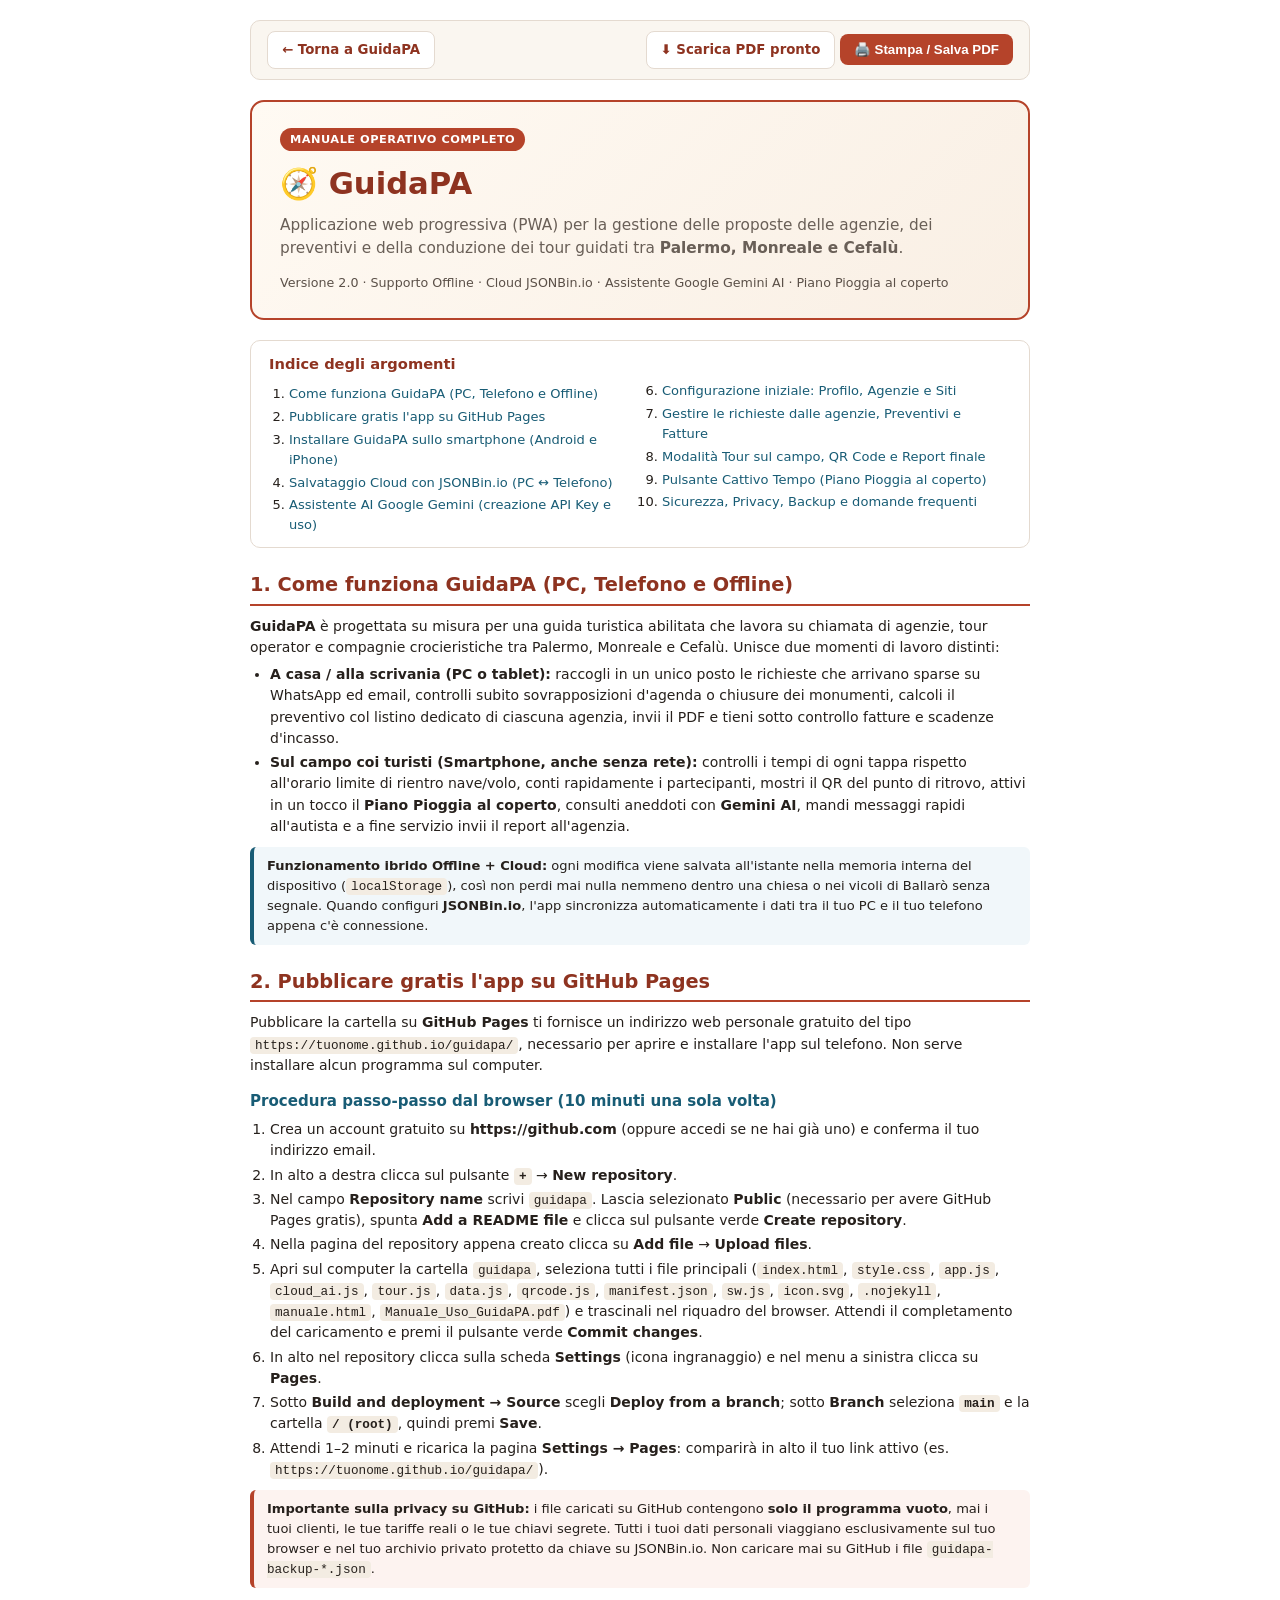
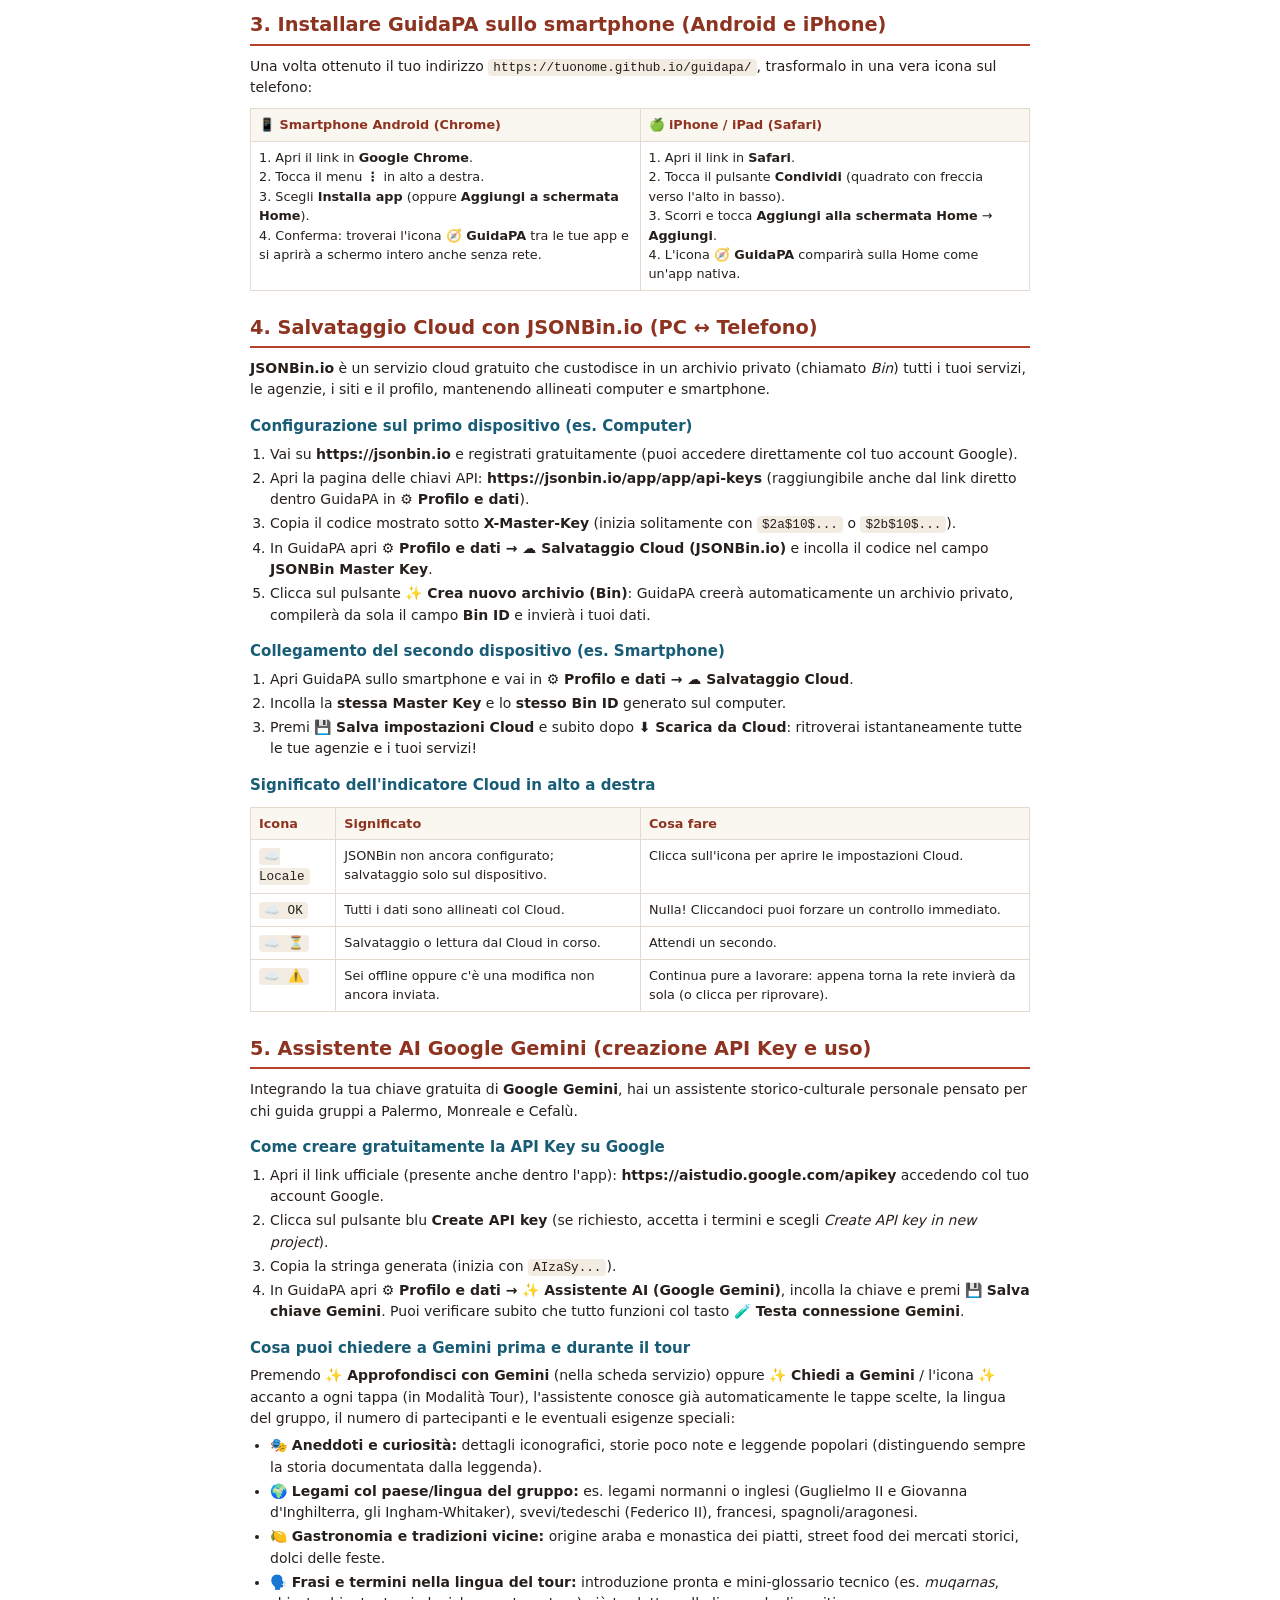
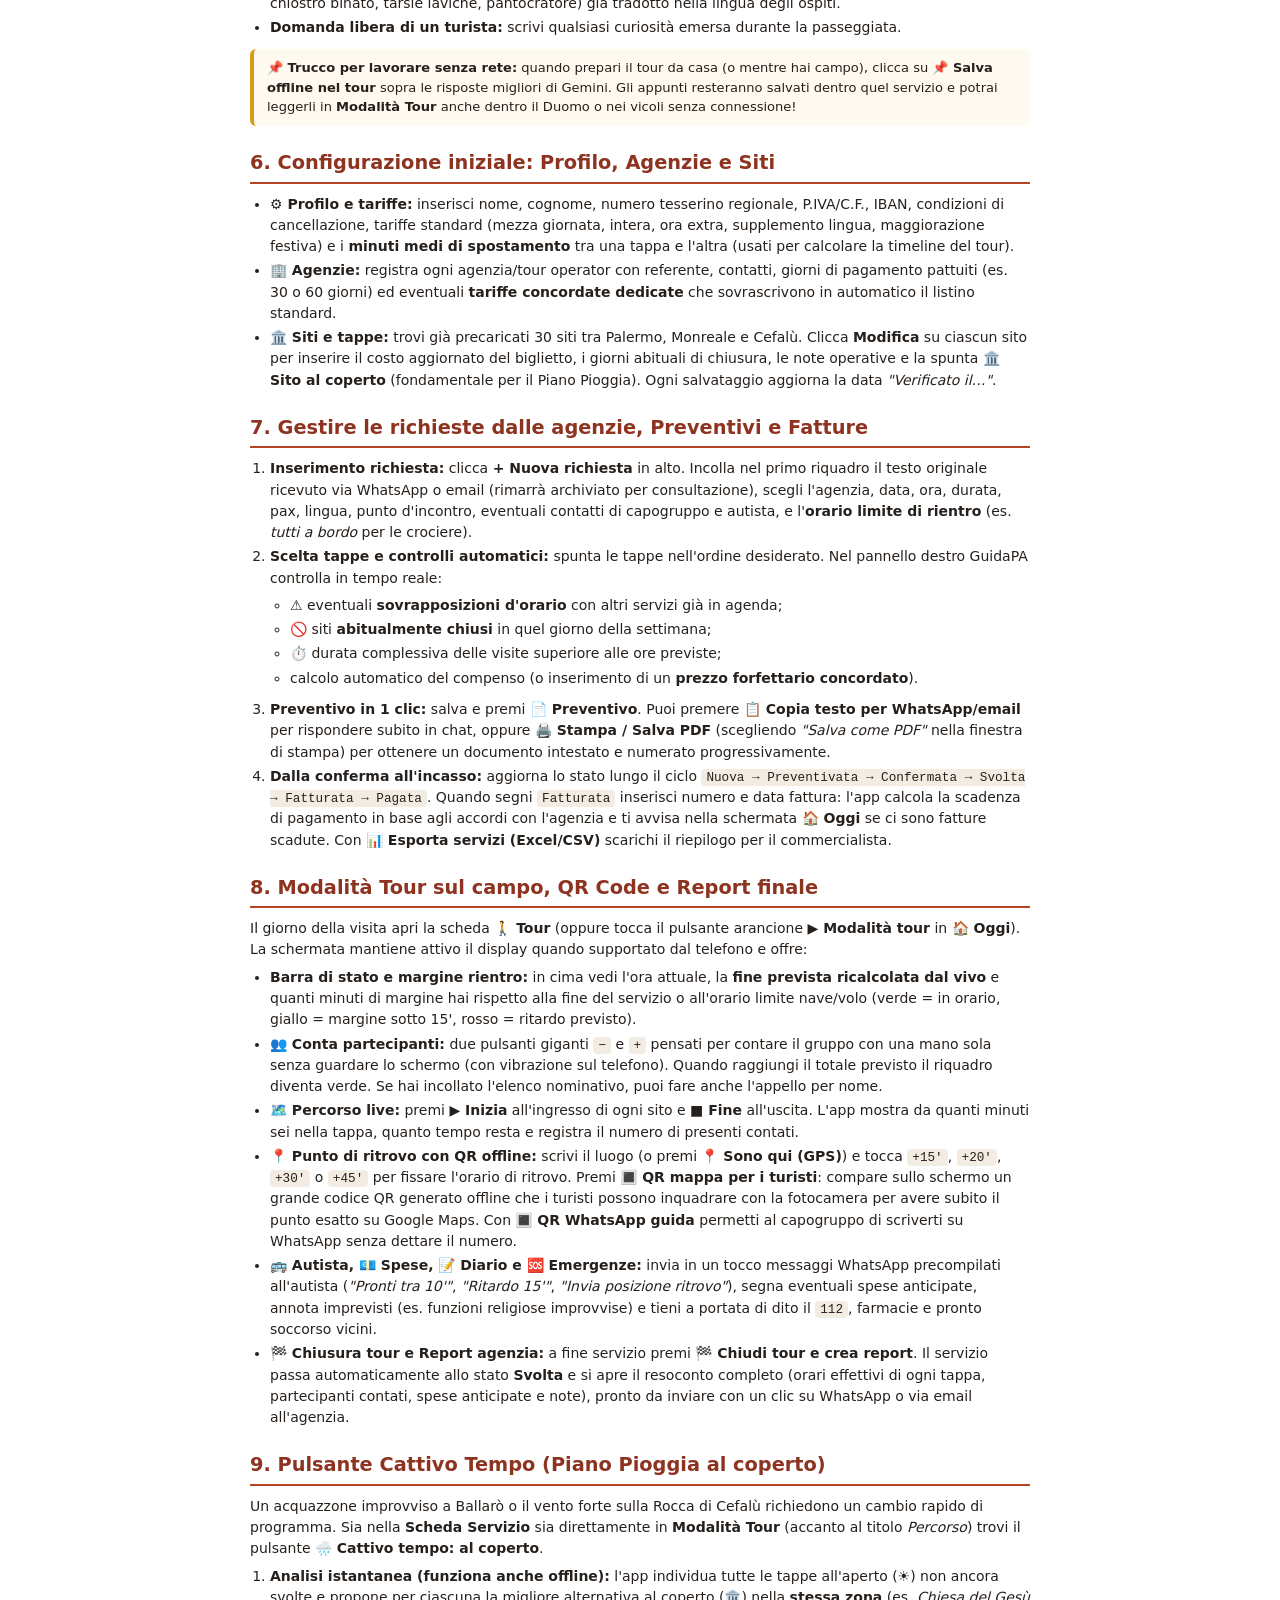
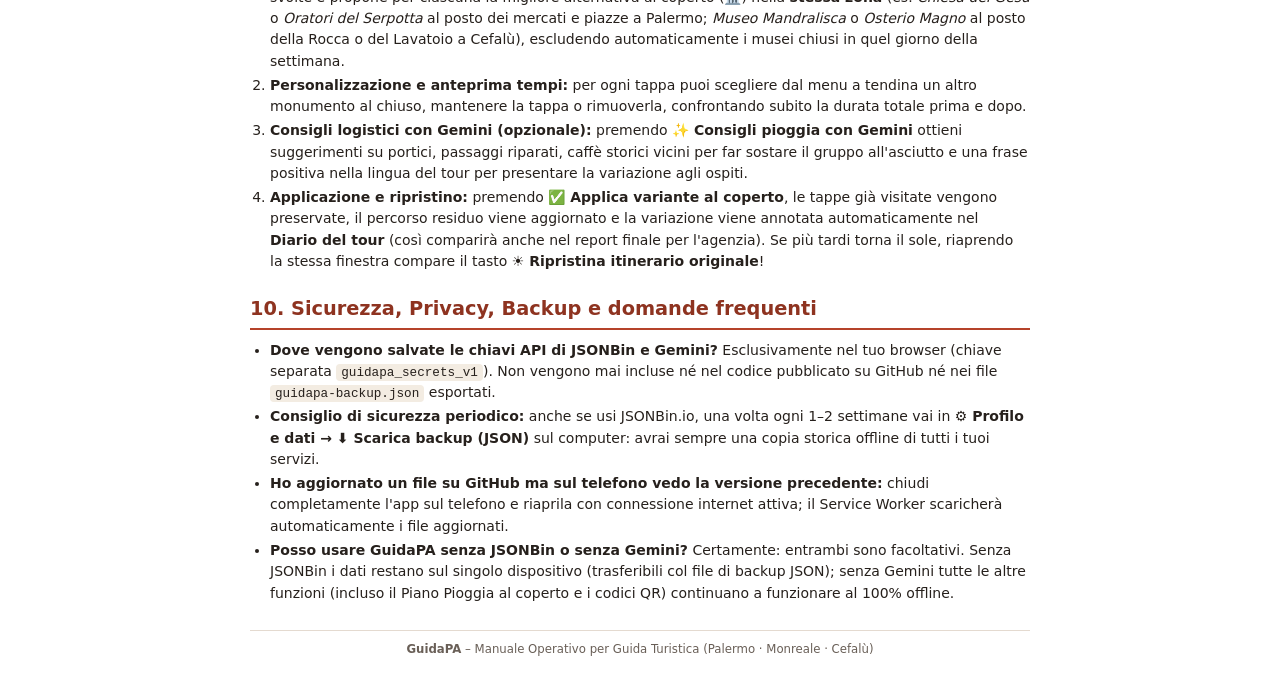
==== manuale.html @ 9625c458 "Add files via upload" ====
<!doctype html>
<html lang="it">
<head>
  <meta charset="utf-8">
  <meta name="viewport" content="width=device-width, initial-scale=1">
  <title>Manuale d'Uso – GuidaPA</title>
  <style>
    @page { size: A4; margin: 16mm 15mm; }
    :root {
      --terra: #b5432a;
      --terra-d: #8e3320;
      --oro: #d99b1e;
      --mare: #185c75;
      --txt: #26201c;
      --muted: #695f57;
      --line: #e4dad0;
      --bg-soft: #faf6f0;
    }
    * { box-sizing: border-box; }
    body {
      margin: 0;
      font-family: "Segoe UI", system-ui, -apple-system, Roboto, Arial, sans-serif;
      color: var(--txt);
      line-height: 1.52;
      font-size: 10.5pt;
      background: #fff;
    }
    .wrap { max-width: 820px; margin: 0 auto; padding: 20px; }
    @media print {
      .wrap { max-width: none; padding: 0; }
      .no-print { display: none !important; }
      h2 { break-after: avoid; page-break-after: avoid; }
      h3 { break-after: avoid; page-break-after: avoid; }
      .box, table, .step-card { break-inside: avoid; page-break-inside: avoid; }
      .page-break { break-before: page; page-break-before: always; }
    }
    .top-actions {
      display: flex; justify-content: space-between; align-items: center;
      padding: 10px 16px; background: var(--bg-soft); border: 1px solid var(--line);
      border-radius: 10px; margin-bottom: 20px;
    }
    .btn {
      display: inline-block; padding: 8px 14px; border-radius: 8px;
      background: var(--terra); color: #fff; text-decoration: none; font-weight: 600;
      border: none; cursor: pointer; font-size: 10pt;
    }
    .btn.sec { background: #fff; color: var(--terra-d); border: 1px solid var(--line); }
    .cover {
      border: 2px solid var(--terra);
      border-radius: 14px;
      padding: 26px 28px;
      background: linear-gradient(135deg, #fffaf3 0%, #f9efe4 100%);
      margin-bottom: 20px;
    }
    .cover .tag {
      display: inline-block; background: var(--terra); color: #fff;
      padding: 3px 10px; border-radius: 999px; font-size: 8.5pt; font-weight: 700;
      letter-spacing: .5px; text-transform: uppercase;
    }
    .cover h1 { margin: 10px 0 6px; font-size: 23pt; color: var(--terra-d); }
    .cover p.sub { margin: 0 0 12px; font-size: 11.5pt; color: var(--muted); }
    .toc {
      background: #fff; border: 1px solid var(--line); border-radius: 10px;
      padding: 12px 18px; margin-bottom: 18px;
    }
    .toc h3 { margin: 0 0 6px; color: var(--terra-d); font-size: 11pt; }
    .toc ol { margin: 0; padding-left: 20px; columns: 2; column-gap: 24px; }
    .toc li { margin: 3px 0; font-size: 9.8pt; }
    .toc a { color: var(--mare); text-decoration: none; }
    h2 {
      font-size: 14.5pt; color: var(--terra-d);
      border-bottom: 2px solid var(--terra);
      padding-bottom: 4px; margin: 22px 0 10px;
    }
    h3 { font-size: 11.3pt; color: var(--mare); margin: 14px 0 6px; }
    p { margin: 6px 0; }
    ul, ol { margin: 6px 0 10px; padding-left: 20px; }
    li { margin: 3px 0; }
    code {
      background: #f3ece2; padding: 1px 5px; border-radius: 4px;
      font-family: Consolas, ui-monospace, monospace; font-size: 9.5pt;
    }
    a { color: var(--mare); }
    .box {
      border-left: 4px solid var(--oro); background: #fffaf0;
      padding: 9px 13px; border-radius: 6px; margin: 10px 0; font-size: 9.8pt;
    }
    .box.sec { border-left-color: var(--mare); background: #f1f7fa; }
    .box.warn { border-left-color: var(--terra); background: #fdf3f0; }
    table { width: 100%; border-collapse: collapse; margin: 10px 0; font-size: 9.6pt; }
    th, td { border: 1px solid var(--line); padding: 6px 8px; text-align: left; vertical-align: top; }
    th { background: var(--bg-soft); color: var(--terra-d); font-weight: 700; }
    .badge {
      display: inline-block; padding: 1px 7px; border-radius: 999px;
      font-size: 8.5pt; font-weight: 700; background: #eee;
    }
    footer {
      margin-top: 26px; padding-top: 10px; border-top: 1px solid var(--line);
      font-size: 8.8pt; color: var(--muted); text-align: center;
    }
  </style>
</head>
<body>
<div class="wrap">
  <div class="top-actions no-print">
    <a class="btn sec" href="index.html">← Torna a GuidaPA</a>
    <div>
      <a class="btn sec" href="Manuale_Uso_GuidaPA.pdf" download>⬇️ Scarica PDF pronto</a>
      <button class="btn" onclick="window.print()">🖨️ Stampa / Salva PDF</button>
    </div>
  </div>

  <header class="cover">
    <span class="tag">Manuale Operativo Completo</span>
    <h1>🧭 GuidaPA</h1>
    <p class="sub">Applicazione web progressiva (PWA) per la gestione delle proposte delle agenzie, dei preventivi e della conduzione dei tour guidati tra <b>Palermo, Monreale e Cefalù</b>.</p>
    <p style="margin:0;font-size:9.5pt;color:#5b5048">
      Versione 2.0 · Supporto Offline · Cloud JSONBin.io · Assistente Google Gemini AI · Piano Pioggia al coperto
    </p>
  </header>

  <nav class="toc">
    <h3>Indice degli argomenti</h3>
    <ol>
      <li><a href="#cap1">Come funziona GuidaPA (PC, Telefono e Offline)</a></li>
      <li><a href="#cap2">Pubblicare gratis l'app su GitHub Pages</a></li>
      <li><a href="#cap3">Installare GuidaPA sullo smartphone (Android e iPhone)</a></li>
      <li><a href="#cap4">Salvataggio Cloud con JSONBin.io (PC ↔ Telefono)</a></li>
      <li><a href="#cap5">Assistente AI Google Gemini (creazione API Key e uso)</a></li>
      <li><a href="#cap6">Configurazione iniziale: Profilo, Agenzie e Siti</a></li>
      <li><a href="#cap7">Gestire le richieste dalle agenzie, Preventivi e Fatture</a></li>
      <li><a href="#cap8">Modalità Tour sul campo, QR Code e Report finale</a></li>
      <li><a href="#cap9">Pulsante Cattivo Tempo (Piano Pioggia al coperto)</a></li>
      <li><a href="#cap10">Sicurezza, Privacy, Backup e domande frequenti</a></li>
    </ol>
  </nav>

  <section id="cap1">
    <h2>1. Come funziona GuidaPA (PC, Telefono e Offline)</h2>
    <p><b>GuidaPA</b> è progettata su misura per una guida turistica abilitata che lavora su chiamata di agenzie, tour operator e compagnie crocieristiche tra Palermo, Monreale e Cefalù. Unisce due momenti di lavoro distinti:</p>
    <ul>
      <li><b>A casa / alla scrivania (PC o tablet):</b> raccogli in un unico posto le richieste che arrivano sparse su WhatsApp ed email, controlli subito sovrapposizioni d'agenda o chiusure dei monumenti, calcoli il preventivo col listino dedicato di ciascuna agenzia, invii il PDF e tieni sotto controllo fatture e scadenze d'incasso.</li>
      <li><b>Sul campo coi turisti (Smartphone, anche senza rete):</b> controlli i tempi di ogni tappa rispetto all'orario limite di rientro nave/volo, conti rapidamente i partecipanti, mostri il QR del punto di ritrovo, attivi in un tocco il <b>Piano Pioggia al coperto</b>, consulti aneddoti con <b>Gemini AI</b>, mandi messaggi rapidi all'autista e a fine servizio invii il report all'agenzia.</li>
    </ul>
    <div class="box sec">
      <b>Funzionamento ibrido Offline + Cloud:</b> ogni modifica viene salvata all'istante nella memoria interna del dispositivo (<code>localStorage</code>), così non perdi mai nulla nemmeno dentro una chiesa o nei vicoli di Ballarò senza segnale. Quando configuri <b>JSONBin.io</b>, l'app sincronizza automaticamente i dati tra il tuo PC e il tuo telefono appena c'è connessione.
    </div>
  </section>

  <section id="cap2">
    <h2>2. Pubblicare gratis l'app su GitHub Pages</h2>
    <p>Pubblicare la cartella su <b>GitHub Pages</b> ti fornisce un indirizzo web personale gratuito del tipo <code>https://tuonome.github.io/guidapa/</code>, necessario per aprire e installare l'app sul telefono. Non serve installare alcun programma sul computer.</p>

    <h3>Procedura passo-passo dal browser (10 minuti una sola volta)</h3>
    <ol>
      <li>Crea un account gratuito su <b>https://github.com</b> (oppure accedi se ne hai già uno) e conferma il tuo indirizzo email.</li>
      <li>In alto a destra clicca sul pulsante <b><code>+</code></b> → <b>New repository</b>.</li>
      <li>Nel campo <b>Repository name</b> scrivi <code>guidapa</code>. Lascia selezionato <b>Public</b> (necessario per avere GitHub Pages gratis), spunta <b>Add a README file</b> e clicca sul pulsante verde <b>Create repository</b>.</li>
      <li>Nella pagina del repository appena creato clicca su <b>Add file</b> → <b>Upload files</b>.</li>
      <li>Apri sul computer la cartella <code>guidapa</code>, seleziona tutti i file principali (<code>index.html</code>, <code>style.css</code>, <code>app.js</code>, <code>cloud_ai.js</code>, <code>tour.js</code>, <code>data.js</code>, <code>qrcode.js</code>, <code>manifest.json</code>, <code>sw.js</code>, <code>icon.svg</code>, <code>.nojekyll</code>, <code>manuale.html</code>, <code>Manuale_Uso_GuidaPA.pdf</code>) e trascinali nel riquadro del browser. Attendi il completamento del caricamento e premi il pulsante verde <b>Commit changes</b>.</li>
      <li>In alto nel repository clicca sulla scheda <b>Settings</b> (icona ingranaggio) e nel menu a sinistra clicca su <b>Pages</b>.</li>
      <li>Sotto <b>Build and deployment → Source</b> scegli <b>Deploy from a branch</b>; sotto <b>Branch</b> seleziona <b><code>main</code></b> e la cartella <b><code>/ (root)</code></b>, quindi premi <b>Save</b>.</li>
      <li>Attendi 1–2 minuti e ricarica la pagina <b>Settings → Pages</b>: comparirà in alto il tuo link attivo (es. <code>https://tuonome.github.io/guidapa/</code>).</li>
    </ol>
    <div class="box warn">
      <b>Importante sulla privacy su GitHub:</b> i file caricati su GitHub contengono <b>solo il programma vuoto</b>, mai i tuoi clienti, le tue tariffe reali o le tue chiavi segrete. Tutti i tuoi dati personali viaggiano esclusivamente sul tuo browser e nel tuo archivio privato protetto da chiave su JSONBin.io. Non caricare mai su GitHub i file <code>guidapa-backup-*.json</code>.
    </div>
  </section>

  <section id="cap3">
    <h2>3. Installare GuidaPA sullo smartphone (Android e iPhone)</h2>
    <p>Una volta ottenuto il tuo indirizzo <code>https://tuonome.github.io/guidapa/</code>, trasformalo in una vera icona sul telefono:</p>
    <table>
      <tr>
        <th style="width:50%">📱 Smartphone Android (Chrome)</th>
        <th style="width:50%">🍏 iPhone / iPad (Safari)</th>
      </tr>
      <tr>
        <td>
          1. Apri il link in <b>Google Chrome</b>.<br>
          2. Tocca il menu <b>⋮</b> in alto a destra.<br>
          3. Scegli <b>Installa app</b> (oppure <b>Aggiungi a schermata Home</b>).<br>
          4. Conferma: troverai l'icona <b>🧭 GuidaPA</b> tra le tue app e si aprirà a schermo intero anche senza rete.
        </td>
        <td>
          1. Apri il link in <b>Safari</b>.<br>
          2. Tocca il pulsante <b>Condividi</b> (quadrato con freccia verso l'alto in basso).<br>
          3. Scorri e tocca <b>Aggiungi alla schermata Home</b> → <b>Aggiungi</b>.<br>
          4. L'icona <b>🧭 GuidaPA</b> comparirà sulla Home come un'app nativa.
        </td>
      </tr>
    </table>
  </section>

  <section id="cap4" class="page-break">
    <h2>4. Salvataggio Cloud con JSONBin.io (PC ↔ Telefono)</h2>
    <p><b>JSONBin.io</b> è un servizio cloud gratuito che custodisce in un archivio privato (chiamato <i>Bin</i>) tutti i tuoi servizi, le agenzie, i siti e il profilo, mantenendo allineati computer e smartphone.</p>

    <h3>Configurazione sul primo dispositivo (es. Computer)</h3>
    <ol>
      <li>Vai su <b>https://jsonbin.io</b> e registrati gratuitamente (puoi accedere direttamente col tuo account Google).</li>
      <li>Apri la pagina delle chiavi API: <b>https://jsonbin.io/app/app/api-keys</b> (raggiungibile anche dal link diretto dentro GuidaPA in <b>⚙️ Profilo e dati</b>).</li>
      <li>Copia il codice mostrato sotto <b>X-Master-Key</b> (inizia solitamente con <code>$2a$10$...</code> o <code>$2b$10$...</code>).</li>
      <li>In GuidaPA apri <b>⚙️ Profilo e dati → ☁️ Salvataggio Cloud (JSONBin.io)</b> e incolla il codice nel campo <b>JSONBin Master Key</b>.</li>
      <li>Clicca sul pulsante <b>✨ Crea nuovo archivio (Bin)</b>: GuidaPA creerà automaticamente un archivio privato, compilerà da sola il campo <b>Bin ID</b> e invierà i tuoi dati.</li>
    </ol>

    <h3>Collegamento del secondo dispositivo (es. Smartphone)</h3>
    <ol>
      <li>Apri GuidaPA sullo smartphone e vai in <b>⚙️ Profilo e dati → ☁️ Salvataggio Cloud</b>.</li>
      <li>Incolla la <b>stessa Master Key</b> e lo <b>stesso Bin ID</b> generato sul computer.</li>
      <li>Premi <b>💾 Salva impostazioni Cloud</b> e subito dopo <b>⬇️ Scarica da Cloud</b>: ritroverai istantaneamente tutte le tue agenzie e i tuoi servizi!</li>
    </ol>

    <h3>Significato dell'indicatore Cloud in alto a destra</h3>
    <table>
      <tr><th>Icona</th><th>Significato</th><th>Cosa fare</th></tr>
      <tr><td><code>☁️ Locale</code></td><td>JSONBin non ancora configurato; salvataggio solo sul dispositivo.</td><td>Clicca sull'icona per aprire le impostazioni Cloud.</td></tr>
      <tr><td><code>☁️ OK</code></td><td>Tutti i dati sono allineati col Cloud.</td><td>Nulla! Cliccandoci puoi forzare un controllo immediato.</td></tr>
      <tr><td><code>☁️ ⏳</code></td><td>Salvataggio o lettura dal Cloud in corso.</td><td>Attendi un secondo.</td></tr>
      <tr><td><code>☁️ ⚠️</code></td><td>Sei offline oppure c'è una modifica non ancora inviata.</td><td>Continua pure a lavorare: appena torna la rete invierà da sola (o clicca per riprovare).</td></tr>
    </table>
  </section>

  <section id="cap5">
    <h2>5. Assistente AI Google Gemini (creazione API Key e uso)</h2>
    <p>Integrando la tua chiave gratuita di <b>Google Gemini</b>, hai un assistente storico-culturale personale pensato per chi guida gruppi a Palermo, Monreale e Cefalù.</p>

    <h3>Come creare gratuitamente la API Key su Google</h3>
    <ol>
      <li>Apri il link ufficiale (presente anche dentro l'app): <b>https://aistudio.google.com/apikey</b> accedendo col tuo account Google.</li>
      <li>Clicca sul pulsante blu <b>Create API key</b> (se richiesto, accetta i termini e scegli <i>Create API key in new project</i>).</li>
      <li>Copia la stringa generata (inizia con <code>AIzaSy...</code>).</li>
      <li>In GuidaPA apri <b>⚙️ Profilo e dati → ✨ Assistente AI (Google Gemini)</b>, incolla la chiave e premi <b>💾 Salva chiave Gemini</b>. Puoi verificare subito che tutto funzioni col tasto <b>🧪 Testa connessione Gemini</b>.</li>
    </ol>

    <h3>Cosa puoi chiedere a Gemini prima e durante il tour</h3>
    <p>Premendo <b>✨ Approfondisci con Gemini</b> (nella scheda servizio) oppure <b>✨ Chiedi a Gemini</b> / l'icona <b>✨</b> accanto a ogni tappa (in Modalità Tour), l'assistente conosce già automaticamente le tappe scelte, la lingua del gruppo, il numero di partecipanti e le eventuali esigenze speciali:</p>
    <ul>
      <li><b>🎭 Aneddoti e curiosità:</b> dettagli iconografici, storie poco note e leggende popolari (distinguendo sempre la storia documentata dalla leggenda).</li>
      <li><b>🌍 Legami col paese/lingua del gruppo:</b> es. legami normanni o inglesi (Guglielmo II e Giovanna d'Inghilterra, gli Ingham-Whitaker), svevi/tedeschi (Federico II), francesi, spagnoli/aragonesi.</li>
      <li><b>🍋 Gastronomia e tradizioni vicine:</b> origine araba e monastica dei piatti, street food dei mercati storici, dolci delle feste.</li>
      <li><b>🗣️ Frasi e termini nella lingua del tour:</b> introduzione pronta e mini-glossario tecnico (es. <i>muqarnas</i>, chiostro binato, tarsie laviche, pantocratore) già tradotto nella lingua degli ospiti.</li>
      <li><b>Domanda libera di un turista:</b> scrivi qualsiasi curiosità emersa durante la passeggiata.</li>
    </ul>
    <div class="box">
      <b>📌 Trucco per lavorare senza rete:</b> quando prepari il tour da casa (o mentre hai campo), clicca su <b>📌 Salva offline nel tour</b> sopra le risposte migliori di Gemini. Gli appunti resteranno salvati dentro quel servizio e potrai leggerli in <b>Modalità Tour</b> anche dentro il Duomo o nei vicoli senza connessione!
    </div>
  </section>

  <section id="cap6" class="page-break">
    <h2>6. Configurazione iniziale: Profilo, Agenzie e Siti</h2>
    <ul>
      <li><b>⚙️ Profilo e tariffe:</b> inserisci nome, cognome, numero tesserino regionale, P.IVA/C.F., IBAN, condizioni di cancellazione, tariffe standard (mezza giornata, intera, ora extra, supplemento lingua, maggiorazione festiva) e i <b>minuti medi di spostamento</b> tra una tappa e l'altra (usati per calcolare la timeline del tour).</li>
      <li><b>🏢 Agenzie:</b> registra ogni agenzia/tour operator con referente, contatti, giorni di pagamento pattuiti (es. 30 o 60 giorni) ed eventuali <b>tariffe concordate dedicate</b> che sovrascrivono in automatico il listino standard.</li>
      <li><b>🏛️ Siti e tappe:</b> trovi già precaricati 30 siti tra Palermo, Monreale e Cefalù. Clicca <b>Modifica</b> su ciascun sito per inserire il costo aggiornato del biglietto, i giorni abituali di chiusura, le note operative e la spunta <b>🏛️ Sito al coperto</b> (fondamentale per il Piano Pioggia). Ogni salvataggio aggiorna la data <i>"Verificato il…"</i>.</li>
    </ul>
  </section>

  <section id="cap7">
    <h2>7. Gestire le richieste dalle agenzie, Preventivi e Fatture</h2>
    <ol>
      <li><b>Inserimento richiesta:</b> clicca <b>+ Nuova richiesta</b> in alto. Incolla nel primo riquadro il testo originale ricevuto via WhatsApp o email (rimarrà archiviato per consultazione), scegli l'agenzia, data, ora, durata, pax, lingua, punto d'incontro, eventuali contatti di capogruppo e autista, e l'<b>orario limite di rientro</b> (es. <i>tutti a bordo</i> per le crociere).</li>
      <li><b>Scelta tappe e controlli automatici:</b> spunta le tappe nell'ordine desiderato. Nel pannello destro GuidaPA controlla in tempo reale:
        <ul>
          <li>⚠️ eventuali <b>sovrapposizioni d'orario</b> con altri servizi già in agenda;</li>
          <li>🚫 siti <b>abitualmente chiusi</b> in quel giorno della settimana;</li>
          <li>⏱️ durata complessiva delle visite superiore alle ore previste;</li>
          <li>calcolo automatico del compenso (o inserimento di un <b>prezzo forfettario concordato</b>).</li>
        </ul>
      </li>
      <li><b>Preventivo in 1 clic:</b> salva e premi <b>📄 Preventivo</b>. Puoi premere <b>📋 Copia testo per WhatsApp/email</b> per rispondere subito in chat, oppure <b>🖨️ Stampa / Salva PDF</b> (scegliendo <i>"Salva come PDF"</i> nella finestra di stampa) per ottenere un documento intestato e numerato progressivamente.</li>
      <li><b>Dalla conferma all'incasso:</b> aggiorna lo stato lungo il ciclo <code>Nuova → Preventivata → Confermata → Svolta → Fatturata → Pagata</code>. Quando segni <code>Fatturata</code> inserisci numero e data fattura: l'app calcola la scadenza di pagamento in base agli accordi con l'agenzia e ti avvisa nella schermata <b>🏠 Oggi</b> se ci sono fatture scadute. Con <b>📊 Esporta servizi (Excel/CSV)</b> scarichi il riepilogo per il commercialista.</li>
    </ol>
  </section>

  <section id="cap8" class="page-break">
    <h2>8. Modalità Tour sul campo, QR Code e Report finale</h2>
    <p>Il giorno della visita apri la scheda <b>🚶 Tour</b> (oppure tocca il pulsante arancione <b>▶ Modalità tour</b> in <b>🏠 Oggi</b>). La schermata mantiene attivo il display quando supportato dal telefono e offre:</p>
    <ul>
      <li><b>Barra di stato e margine rientro:</b> in cima vedi l'ora attuale, la <b>fine prevista ricalcolata dal vivo</b> e quanti minuti di margine hai rispetto alla fine del servizio o all'orario limite nave/volo (verde = in orario, giallo = margine sotto 15', rosso = ritardo previsto).</li>
      <li><b>👥 Conta partecipanti:</b> due pulsanti giganti <code>−</code> e <code>+</code> pensati per contare il gruppo con una mano sola senza guardare lo schermo (con vibrazione sul telefono). Quando raggiungi il totale previsto il riquadro diventa verde. Se hai incollato l'elenco nominativo, puoi fare anche l'appello per nome.</li>
      <li><b>🗺️ Percorso live:</b> premi <b>▶ Inizia</b> all'ingresso di ogni sito e <b>■ Fine</b> all'uscita. L'app mostra da quanti minuti sei nella tappa, quanto tempo resta e registra il numero di presenti contati.</li>
      <li><b>📍 Punto di ritrovo con QR offline:</b> scrivi il luogo (o premi <b>📍 Sono qui (GPS)</b>) e tocca <code>+15'</code>, <code>+20'</code>, <code>+30'</code> o <code>+45'</code> per fissare l'orario di ritrovo. Premi <b>🔳 QR mappa per i turisti</b>: compare sullo schermo un grande codice QR generato offline che i turisti possono inquadrare con la fotocamera per avere subito il punto esatto su Google Maps. Con <b>🔳 QR WhatsApp guida</b> permetti al capogruppo di scriverti su WhatsApp senza dettare il numero.</li>
      <li><b>🚌 Autista, 💶 Spese, 📝 Diario e 🆘 Emergenze:</b> invia in un tocco messaggi WhatsApp precompilati all'autista (<i>"Pronti tra 10'"</i>, <i>"Ritardo 15'"</i>, <i>"Invia posizione ritrovo"</i>), segna eventuali spese anticipate, annota imprevisti (es. funzioni religiose improvvise) e tieni a portata di dito il <code>112</code>, farmacie e pronto soccorso vicini.</li>
      <li><b>🏁 Chiusura tour e Report agenzia:</b> a fine servizio premi <b>🏁 Chiudi tour e crea report</b>. Il servizio passa automaticamente allo stato <b>Svolta</b> e si apre il resoconto completo (orari effettivi di ogni tappa, partecipanti contati, spese anticipate e note), pronto da inviare con un clic su WhatsApp o via email all'agenzia.</li>
    </ul>
  </section>

  <section id="cap9">
    <h2>9. Pulsante Cattivo Tempo (Piano Pioggia al coperto)</h2>
    <p>Un acquazzone improvviso a Ballarò o il vento forte sulla Rocca di Cefalù richiedono un cambio rapido di programma. Sia nella <b>Scheda Servizio</b> sia direttamente in <b>Modalità Tour</b> (accanto al titolo <i>Percorso</i>) trovi il pulsante <b>🌧️ Cattivo tempo: al coperto</b>.</p>
    <ol>
      <li><b>Analisi istantanea (funziona anche offline):</b> l'app individua tutte le tappe all'aperto (☀️) non ancora svolte e propone per ciascuna la migliore alternativa al coperto (🏛️) nella <b>stessa zona</b> (es. <i>Chiesa del Gesù</i> o <i>Oratori del Serpotta</i> al posto dei mercati e piazze a Palermo; <i>Museo Mandralisca</i> o <i>Osterio Magno</i> al posto della Rocca o del Lavatoio a Cefalù), escludendo automaticamente i musei chiusi in quel giorno della settimana.</li>
      <li><b>Personalizzazione e anteprima tempi:</b> per ogni tappa puoi scegliere dal menu a tendina un altro monumento al chiuso, mantenere la tappa o rimuoverla, confrontando subito la durata totale prima e dopo.</li>
      <li><b>Consigli logistici con Gemini (opzionale):</b> premendo <b>✨ Consigli pioggia con Gemini</b> ottieni suggerimenti su portici, passaggi riparati, caffè storici vicini per far sostare il gruppo all'asciutto e una frase positiva nella lingua del tour per presentare la variazione agli ospiti.</li>
      <li><b>Applicazione e ripristino:</b> premendo <b>✅ Applica variante al coperto</b>, le tappe già visitate vengono preservate, il percorso residuo viene aggiornato e la variazione viene annotata automaticamente nel <b>Diario del tour</b> (così comparirà anche nel report finale per l'agenzia). Se più tardi torna il sole, riaprendo la stessa finestra compare il tasto <b>☀️ Ripristina itinerario originale</b>!</li>
    </ol>
  </section>

  <section id="cap10">
    <h2>10. Sicurezza, Privacy, Backup e domande frequenti</h2>
    <ul>
      <li><b>Dove vengono salvate le chiavi API di JSONBin e Gemini?</b> Esclusivamente nel tuo browser (chiave separata <code>guidapa_secrets_v1</code>). Non vengono mai incluse né nel codice pubblicato su GitHub né nei file <code>guidapa-backup.json</code> esportati.</li>
      <li><b>Consiglio di sicurezza periodico:</b> anche se usi JSONBin.io, una volta ogni 1–2 settimane vai in <b>⚙️ Profilo e dati → ⬇️ Scarica backup (JSON)</b> sul computer: avrai sempre una copia storica offline di tutti i tuoi servizi.</li>
      <li><b>Ho aggiornato un file su GitHub ma sul telefono vedo la versione precedente:</b> chiudi completamente l'app sul telefono e riaprila con connessione internet attiva; il Service Worker scaricherà automaticamente i file aggiornati.</li>
      <li><b>Posso usare GuidaPA senza JSONBin o senza Gemini?</b> Certamente: entrambi sono facoltativi. Senza JSONBin i dati restano sul singolo dispositivo (trasferibili col file di backup JSON); senza Gemini tutte le altre funzioni (incluso il Piano Pioggia al coperto e i codici QR) continuano a funzionare al 100% offline.</li>
    </ul>
  </section>

  <footer>
    <b>GuidaPA</b> – Manuale Operativo per Guida Turistica (Palermo · Monreale · Cefalù)
  </footer>
</div>
</body>
</html>
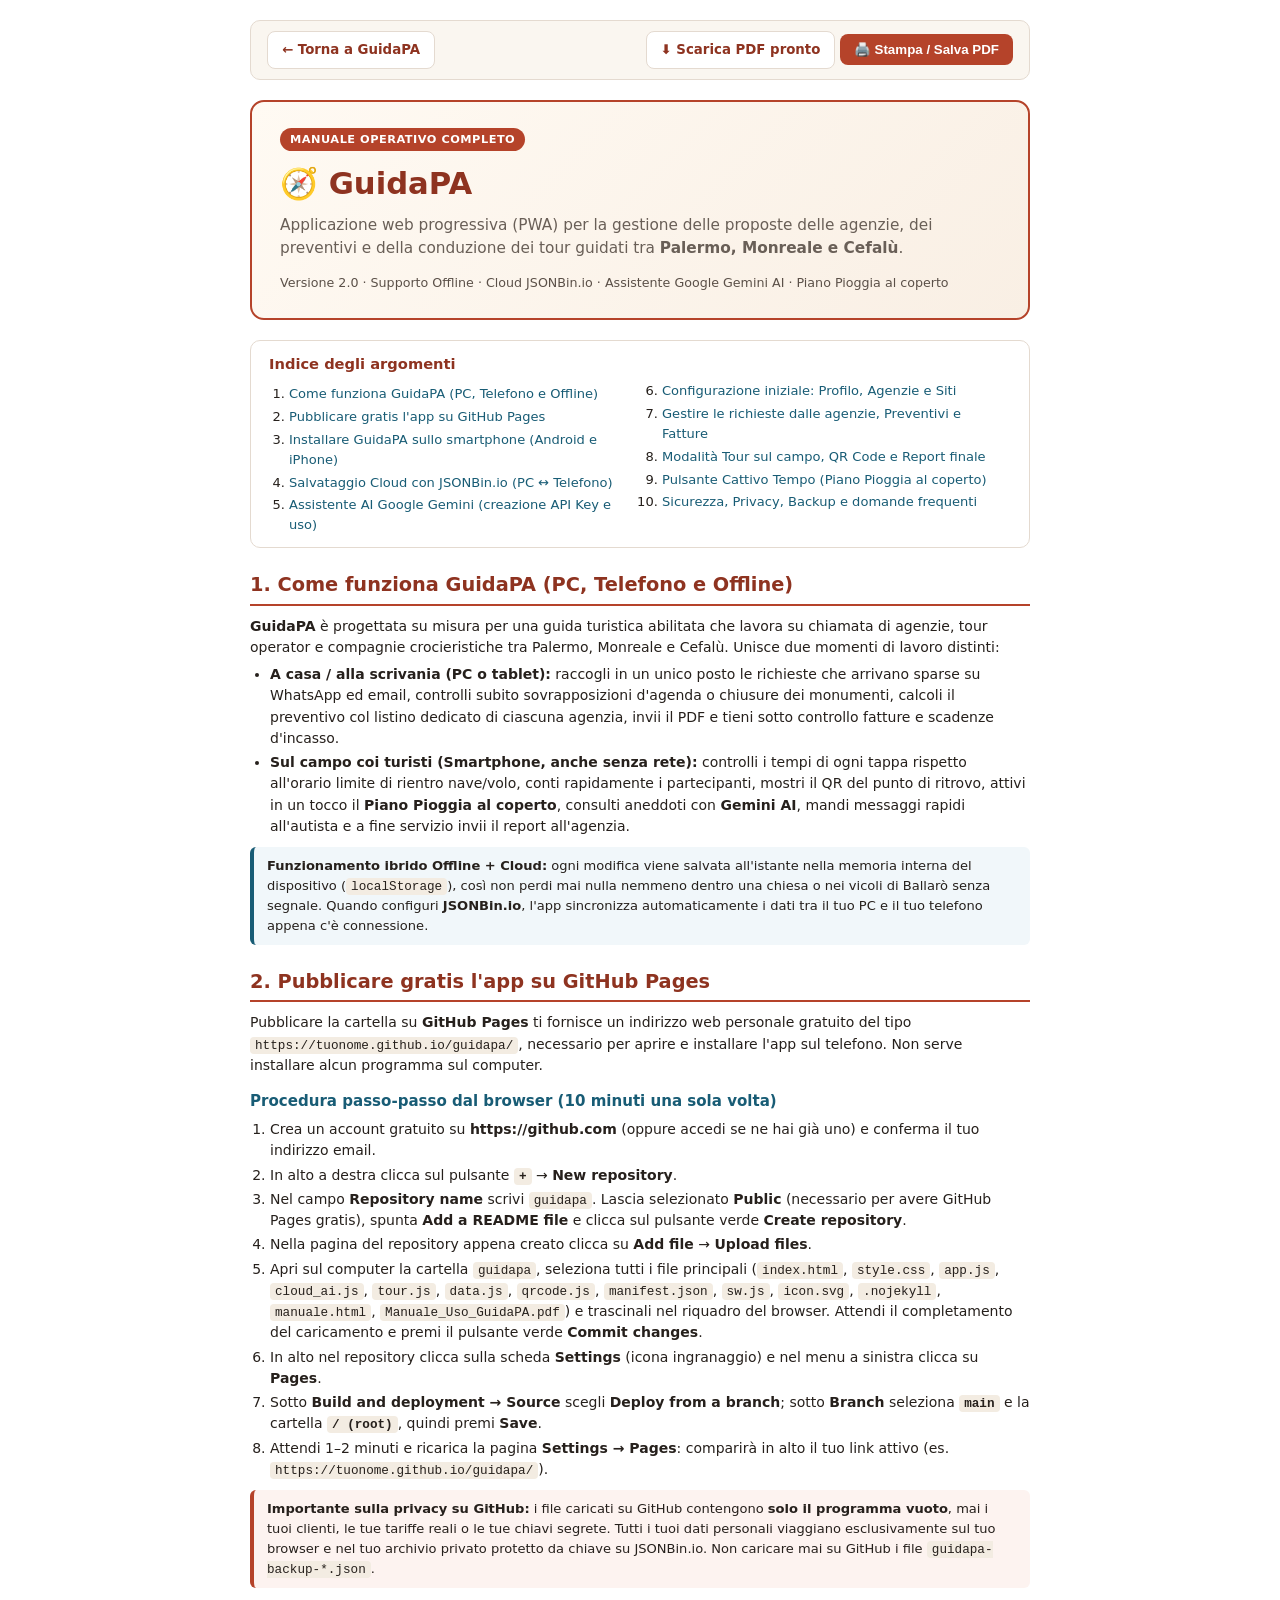
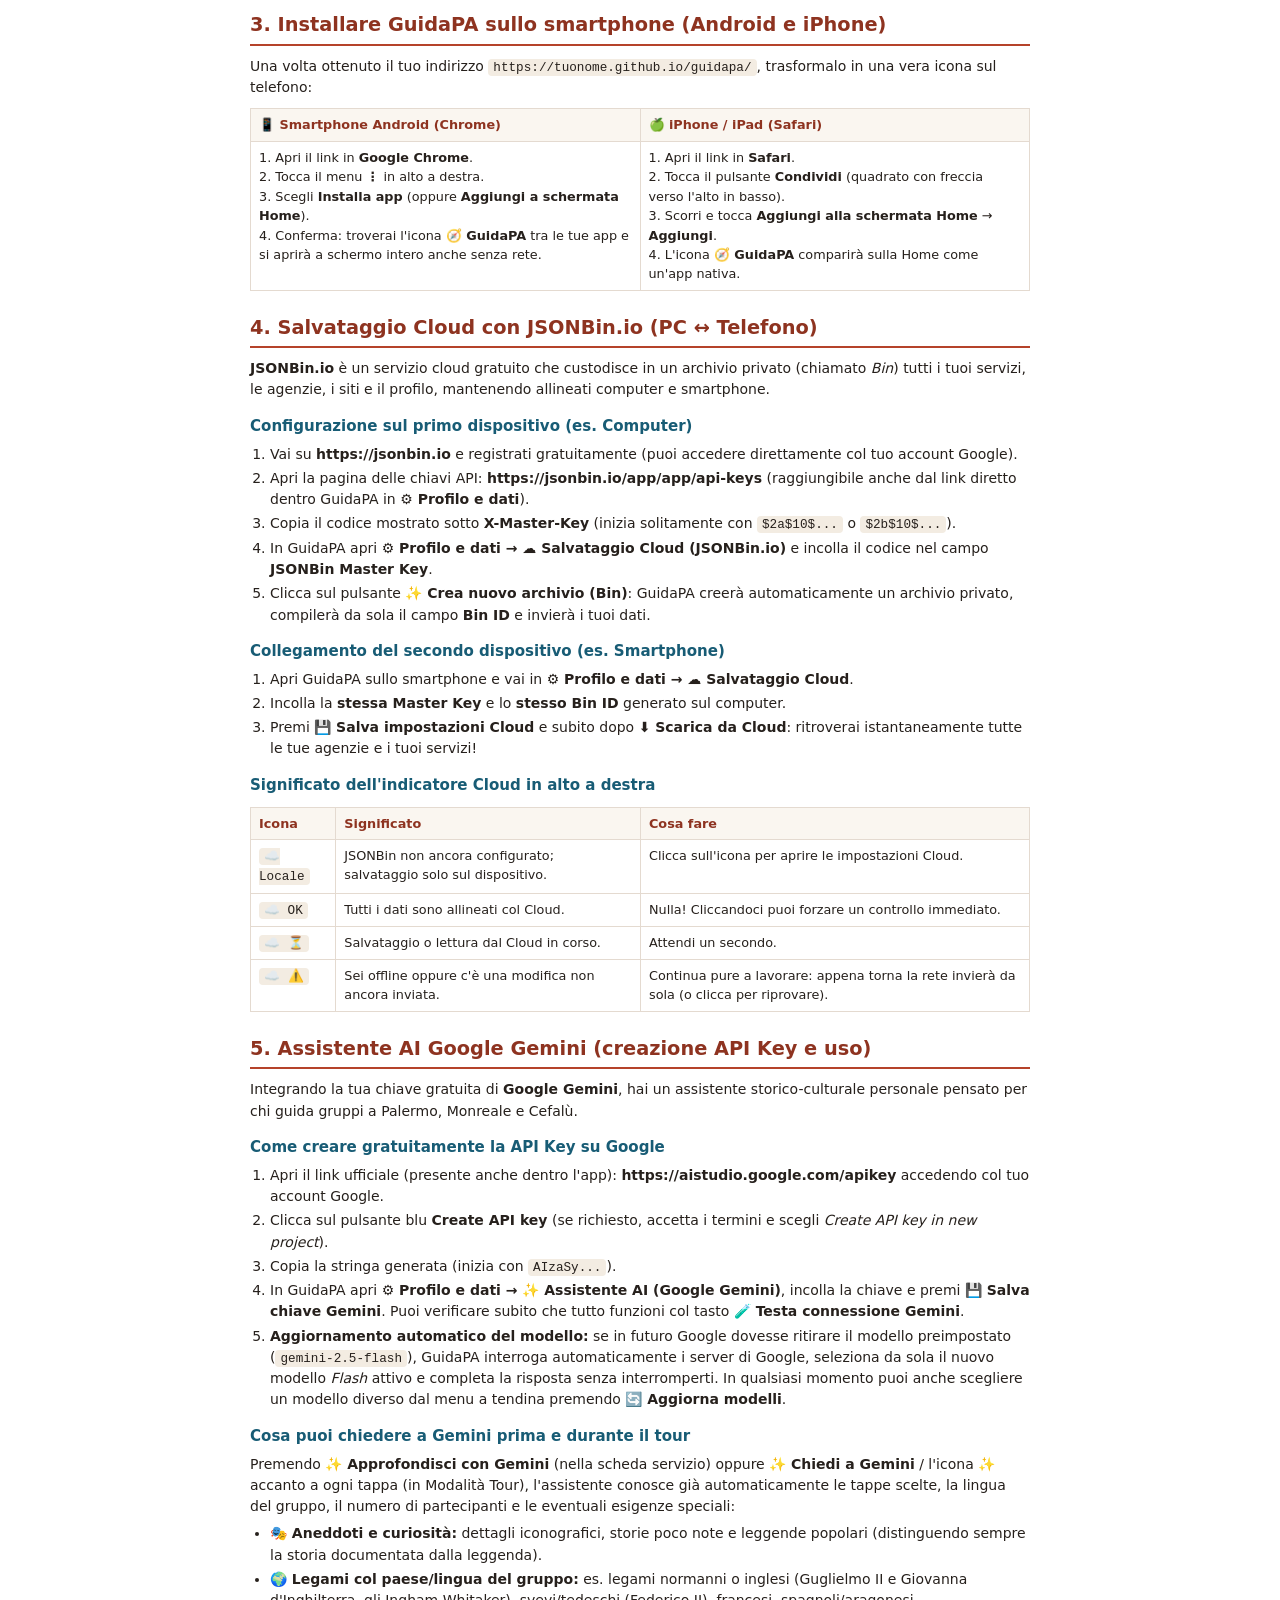
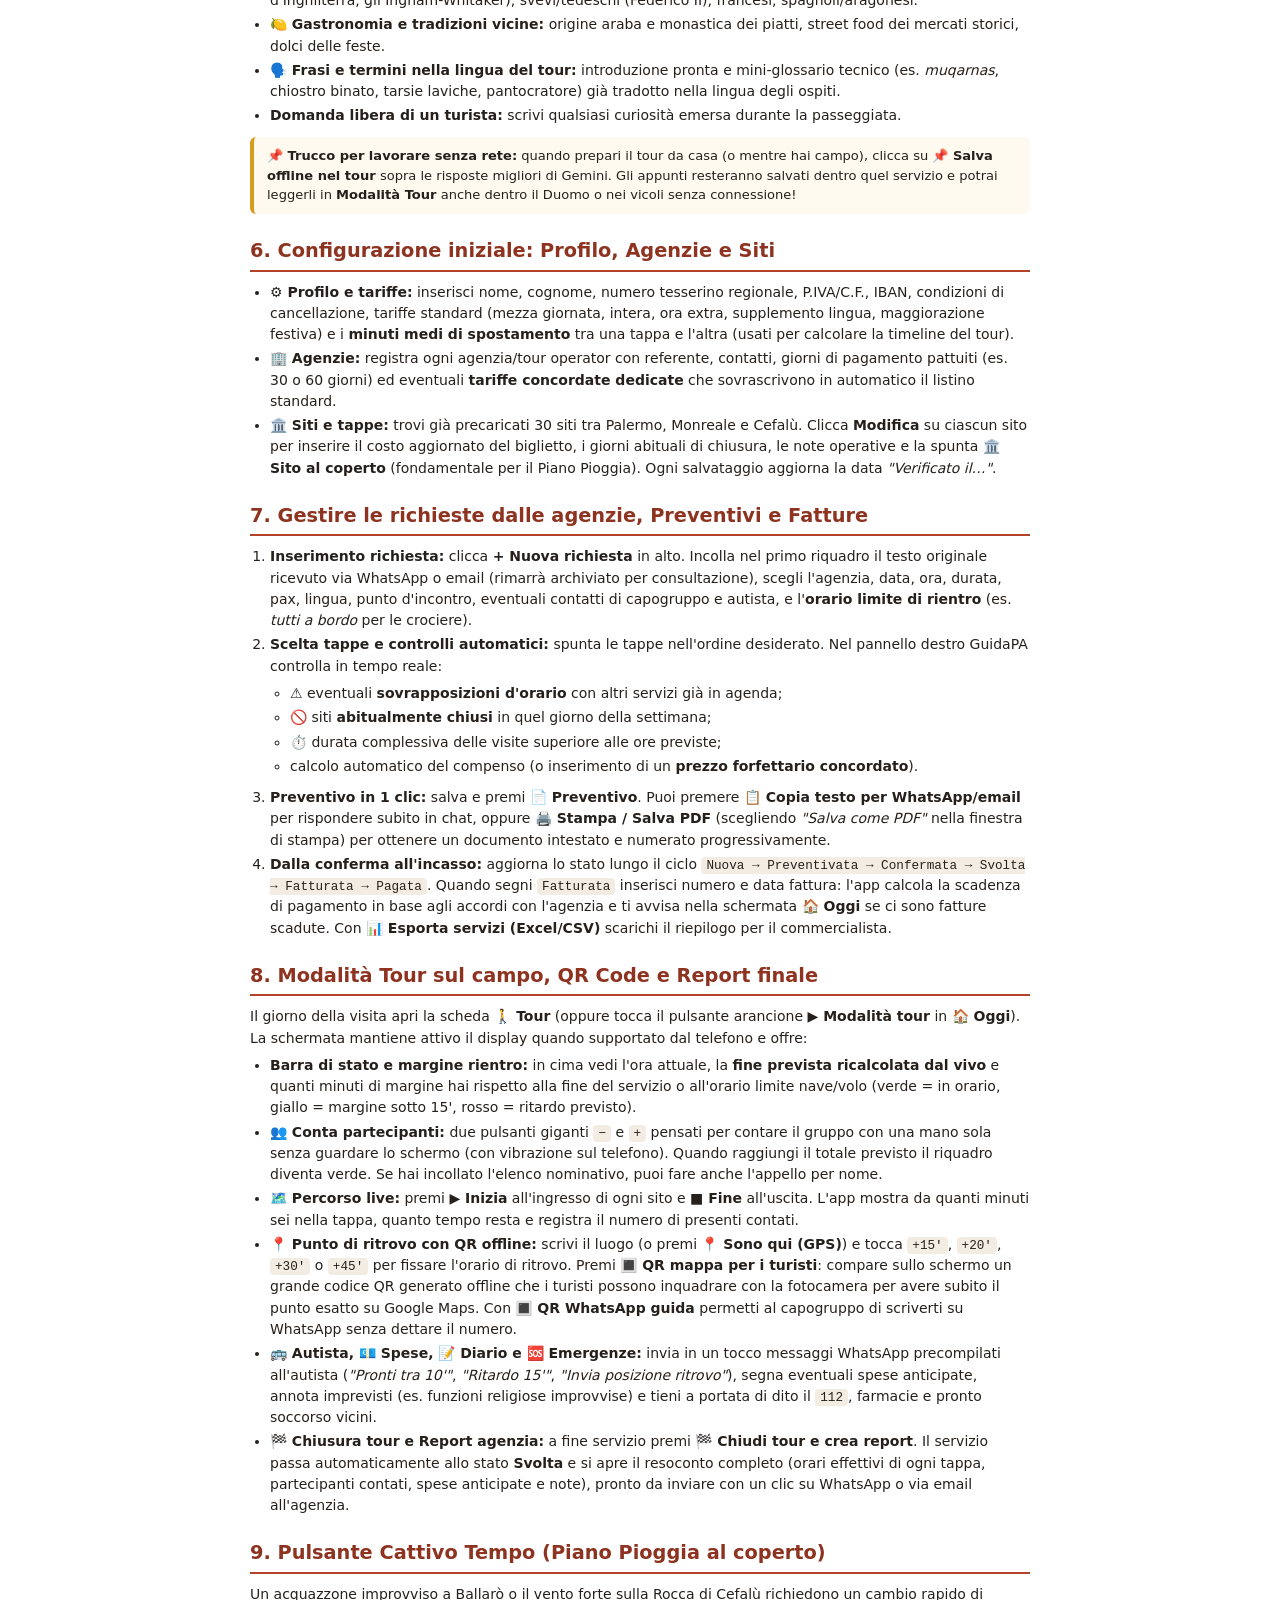
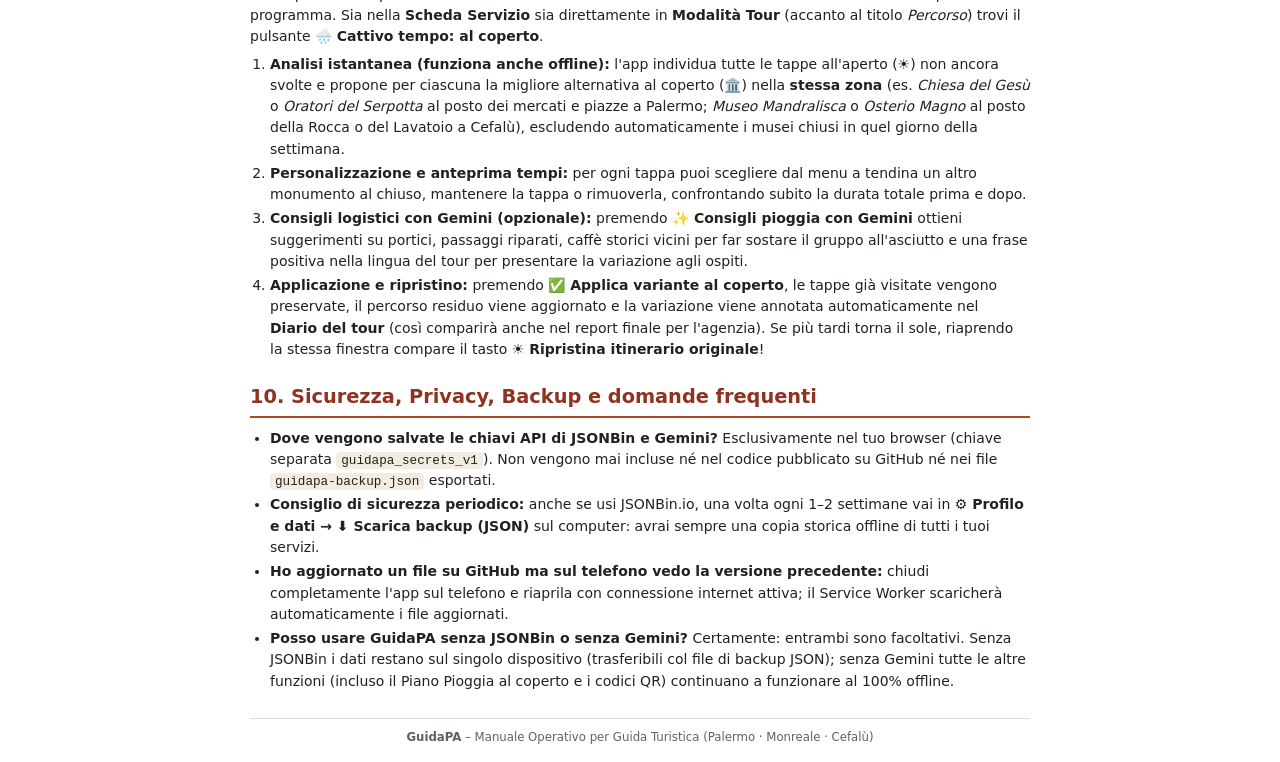
==== commit 90f12b0a: "Add files via upload" ====
--- a/manuale.html
+++ b/manuale.html
@@ -232,6 +232,7 @@
       <li>Clicca sul pulsante blu <b>Create API key</b> (se richiesto, accetta i termini e scegli <i>Create API key in new project</i>).</li>
       <li>Copia la stringa generata (inizia con <code>AIzaSy...</code>).</li>
       <li>In GuidaPA apri <b>⚙️ Profilo e dati → ✨ Assistente AI (Google Gemini)</b>, incolla la chiave e premi <b>💾 Salva chiave Gemini</b>. Puoi verificare subito che tutto funzioni col tasto <b>🧪 Testa connessione Gemini</b>.</li>
+      <li><b>Aggiornamento automatico del modello:</b> se in futuro Google dovesse ritirare il modello preimpostato (<code>gemini-2.5-flash</code>), GuidaPA interroga automaticamente i server di Google, seleziona da sola il nuovo modello <i>Flash</i> attivo e completa la risposta senza interromperti. In qualsiasi momento puoi anche scegliere un modello diverso dal menu a tendina premendo <b>🔄 Aggiorna modelli</b>.</li>
     </ol>
 
     <h3>Cosa puoi chiedere a Gemini prima e durante il tour</h3>
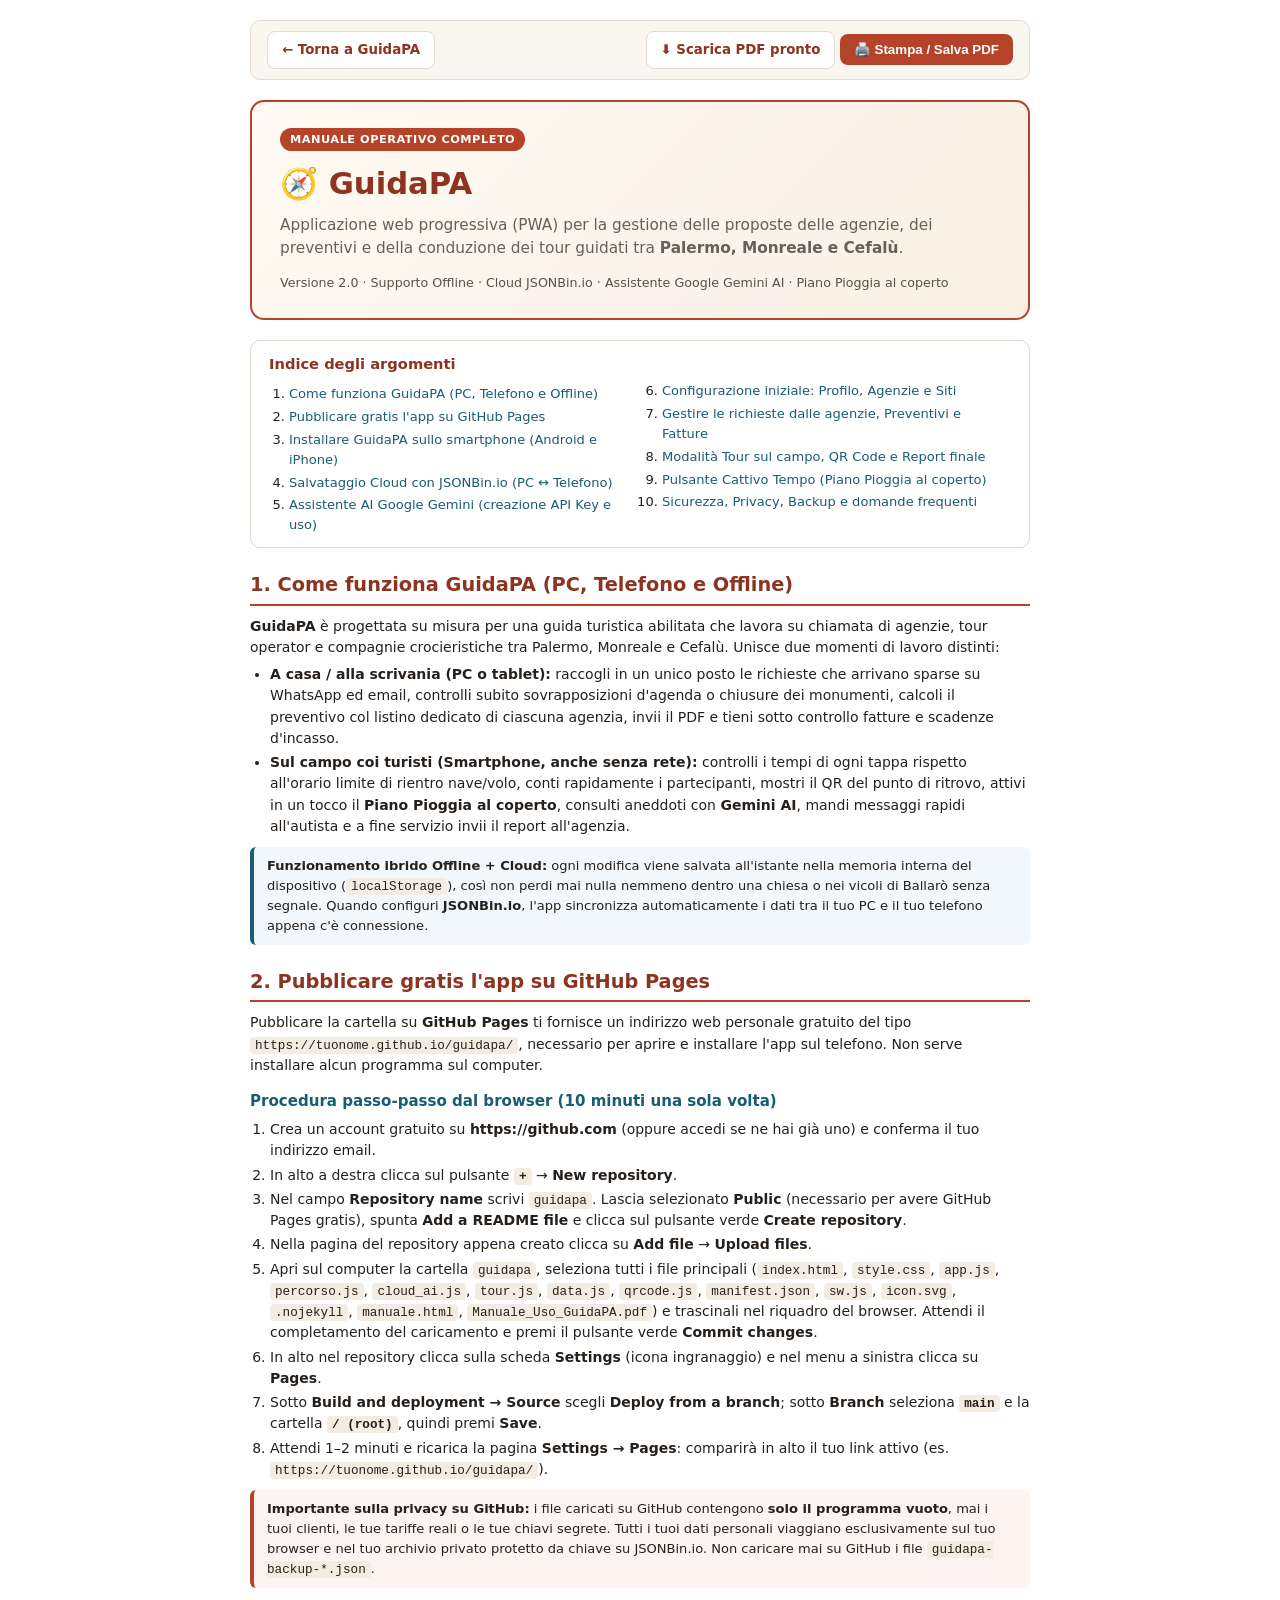
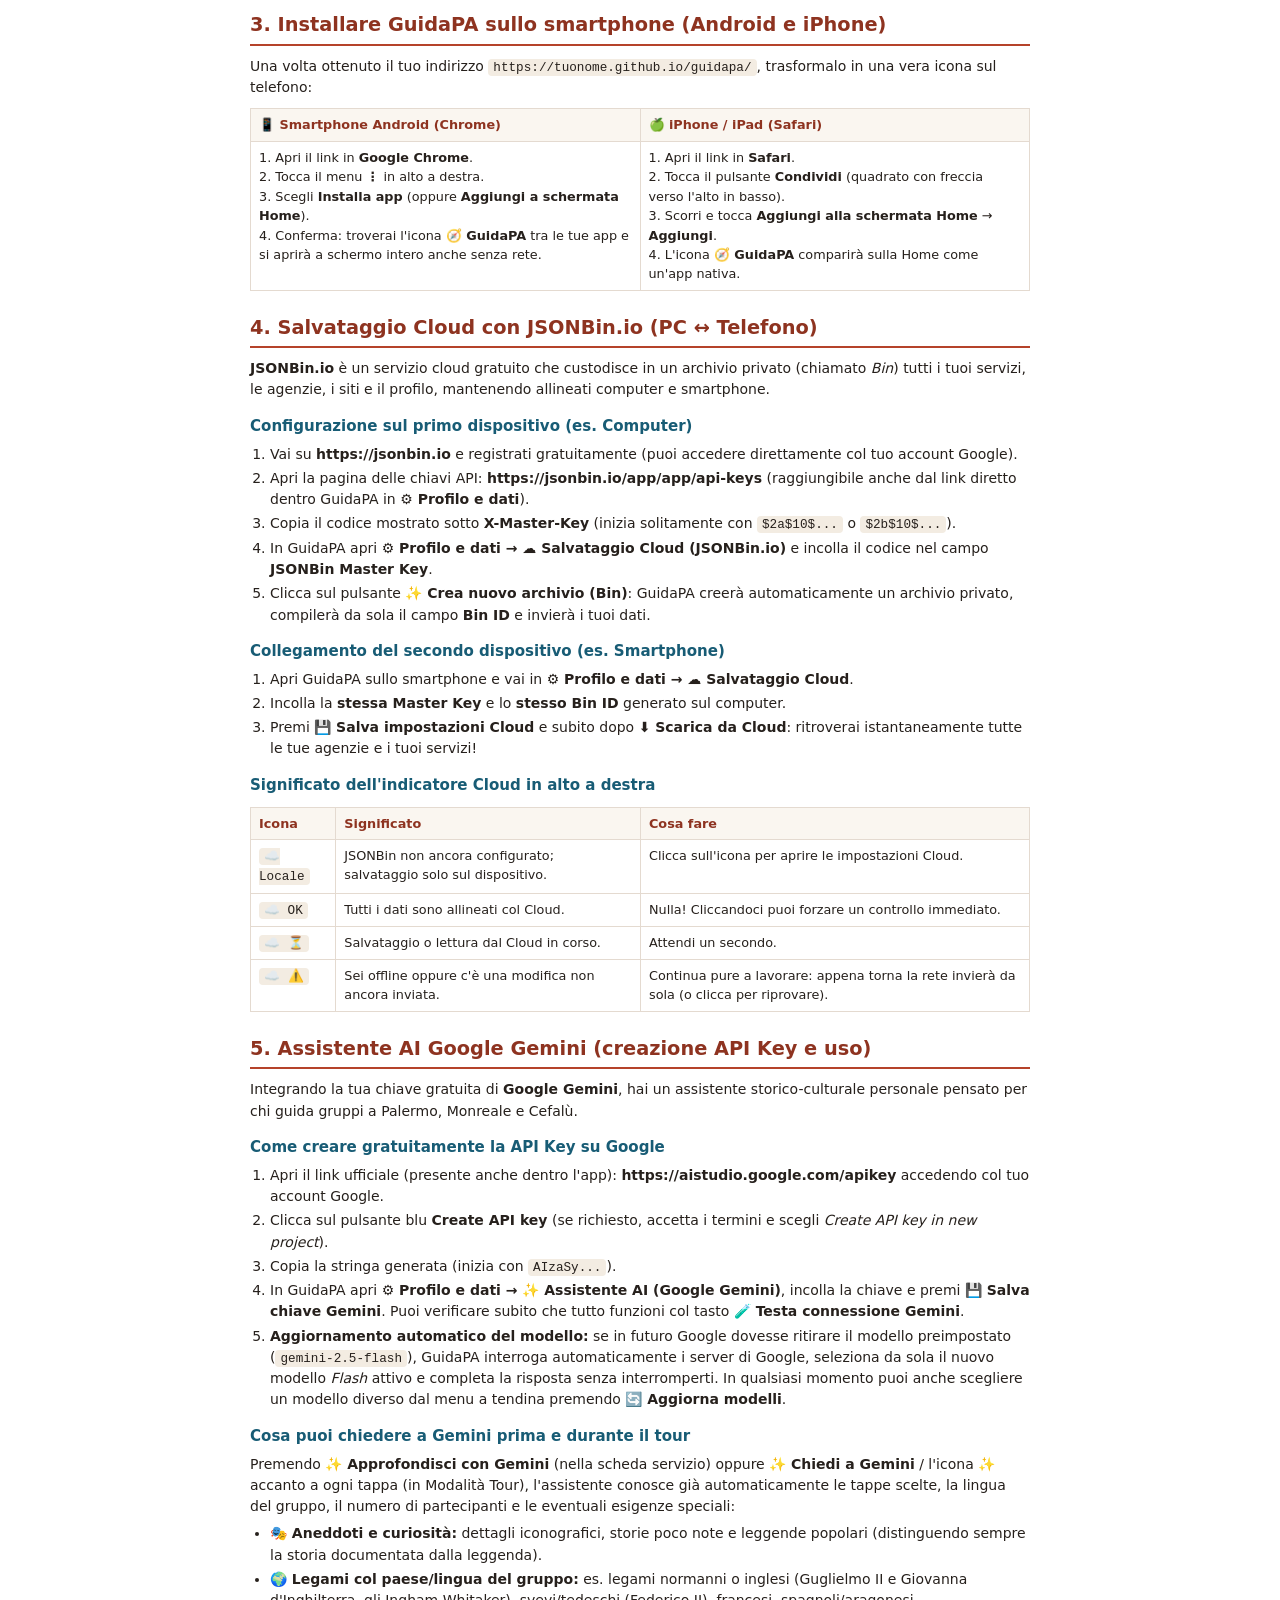
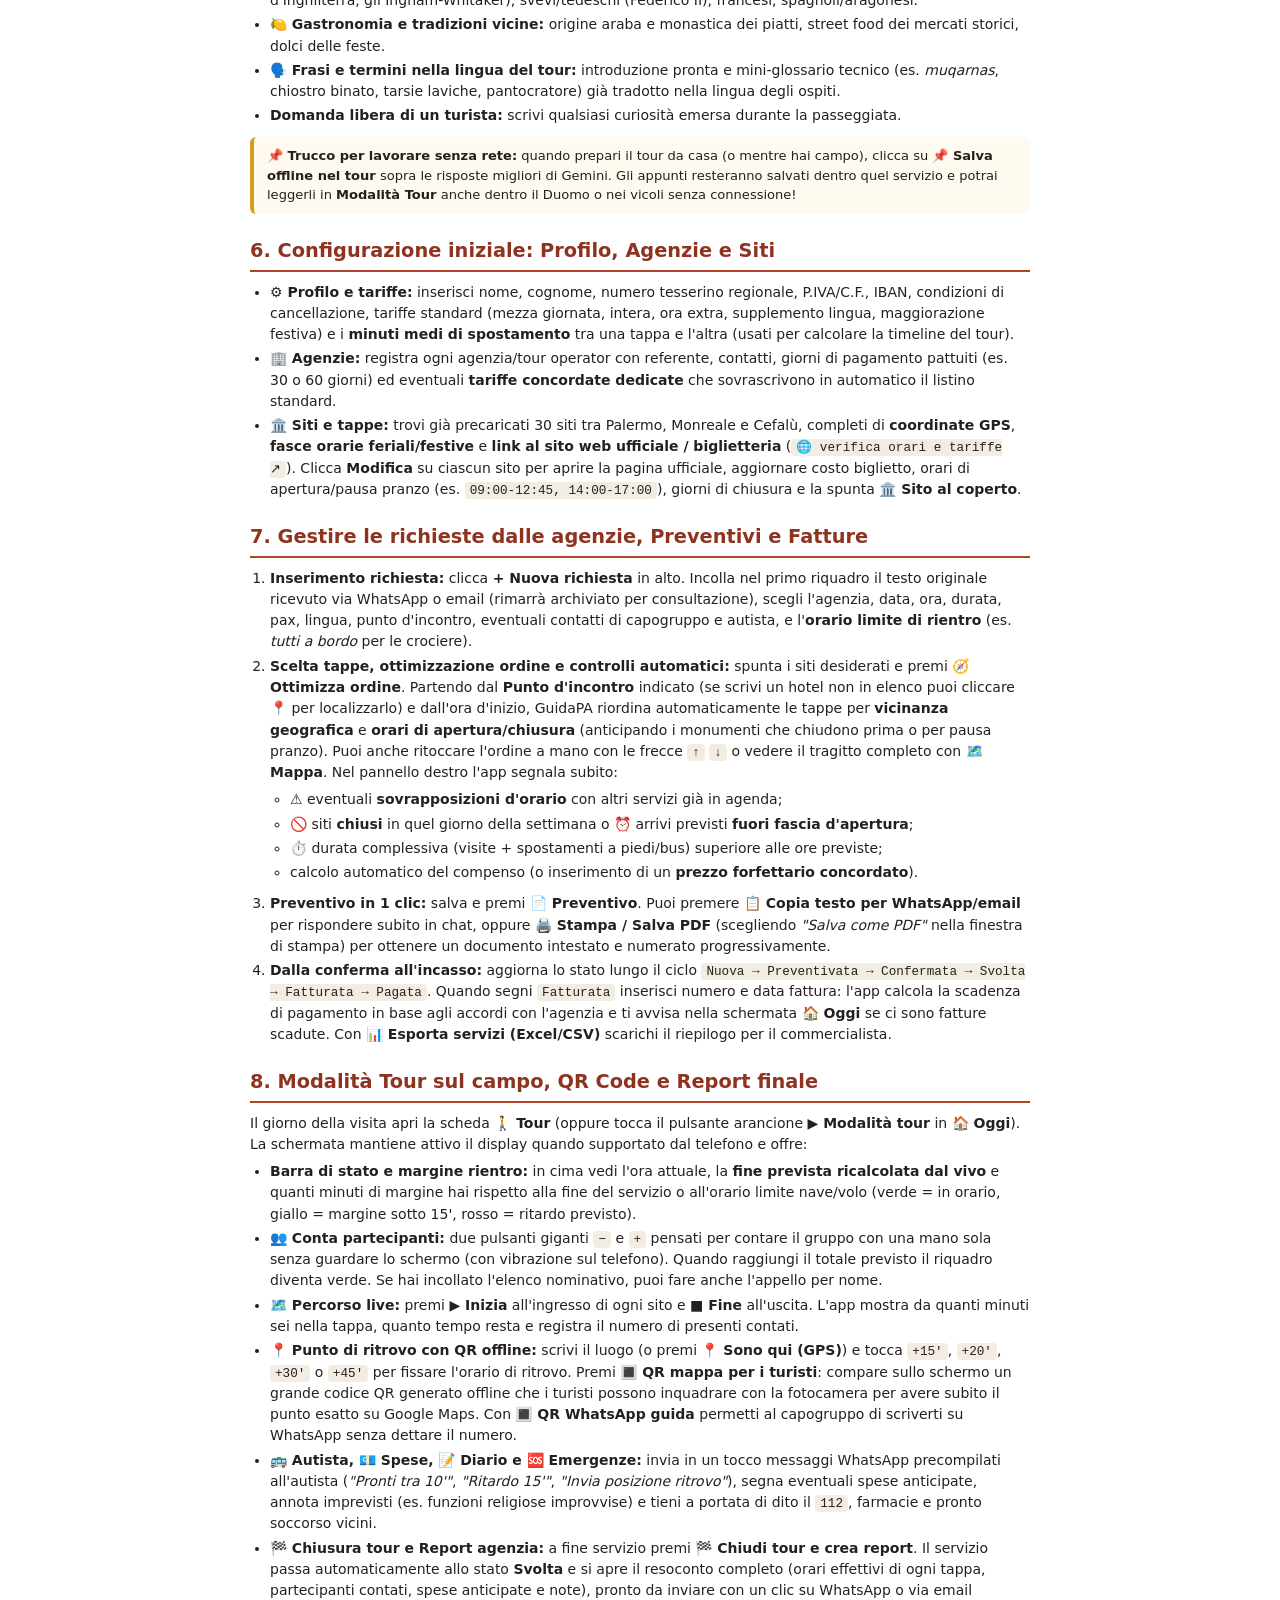
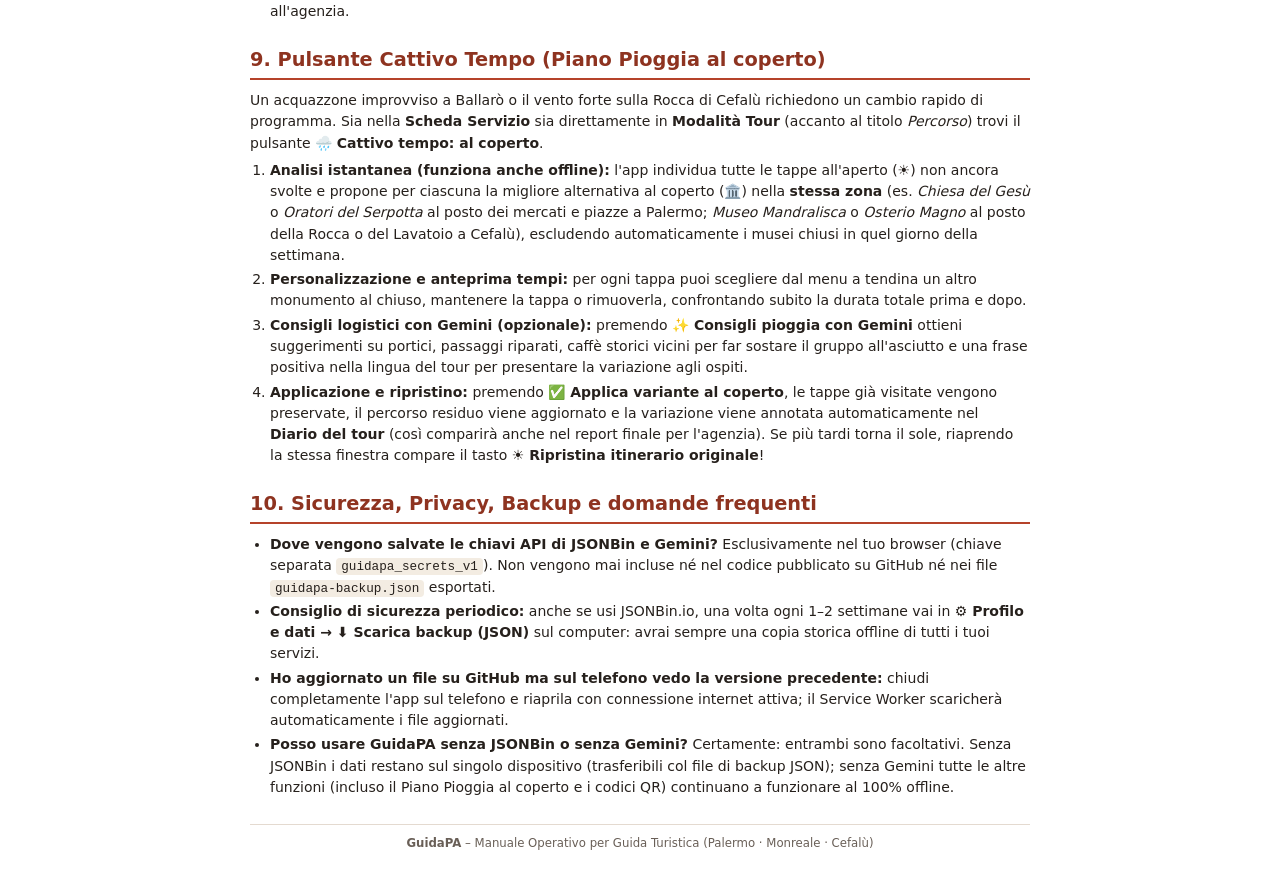
==== commit fc13a30f: "Add files via upload" ====
--- a/manuale.html
+++ b/manuale.html
@@ -157,7 +157,7 @@
       <li>In alto a destra clicca sul pulsante <b><code>+</code></b> → <b>New repository</b>.</li>
       <li>Nel campo <b>Repository name</b> scrivi <code>guidapa</code>. Lascia selezionato <b>Public</b> (necessario per avere GitHub Pages gratis), spunta <b>Add a README file</b> e clicca sul pulsante verde <b>Create repository</b>.</li>
       <li>Nella pagina del repository appena creato clicca su <b>Add file</b> → <b>Upload files</b>.</li>
-      <li>Apri sul computer la cartella <code>guidapa</code>, seleziona tutti i file principali (<code>index.html</code>, <code>style.css</code>, <code>app.js</code>, <code>cloud_ai.js</code>, <code>tour.js</code>, <code>data.js</code>, <code>qrcode.js</code>, <code>manifest.json</code>, <code>sw.js</code>, <code>icon.svg</code>, <code>.nojekyll</code>, <code>manuale.html</code>, <code>Manuale_Uso_GuidaPA.pdf</code>) e trascinali nel riquadro del browser. Attendi il completamento del caricamento e premi il pulsante verde <b>Commit changes</b>.</li>
+      <li>Apri sul computer la cartella <code>guidapa</code>, seleziona tutti i file principali (<code>index.html</code>, <code>style.css</code>, <code>app.js</code>, <code>percorso.js</code>, <code>cloud_ai.js</code>, <code>tour.js</code>, <code>data.js</code>, <code>qrcode.js</code>, <code>manifest.json</code>, <code>sw.js</code>, <code>icon.svg</code>, <code>.nojekyll</code>, <code>manuale.html</code>, <code>Manuale_Uso_GuidaPA.pdf</code>) e trascinali nel riquadro del browser. Attendi il completamento del caricamento e premi il pulsante verde <b>Commit changes</b>.</li>
       <li>In alto nel repository clicca sulla scheda <b>Settings</b> (icona ingranaggio) e nel menu a sinistra clicca su <b>Pages</b>.</li>
       <li>Sotto <b>Build and deployment → Source</b> scegli <b>Deploy from a branch</b>; sotto <b>Branch</b> seleziona <b><code>main</code></b> e la cartella <b><code>/ (root)</code></b>, quindi premi <b>Save</b>.</li>
       <li>Attendi 1–2 minuti e ricarica la pagina <b>Settings → Pages</b>: comparirà in alto il tuo link attivo (es. <code>https://tuonome.github.io/guidapa/</code>).</li>
@@ -254,7 +254,7 @@
     <ul>
       <li><b>⚙️ Profilo e tariffe:</b> inserisci nome, cognome, numero tesserino regionale, P.IVA/C.F., IBAN, condizioni di cancellazione, tariffe standard (mezza giornata, intera, ora extra, supplemento lingua, maggiorazione festiva) e i <b>minuti medi di spostamento</b> tra una tappa e l'altra (usati per calcolare la timeline del tour).</li>
       <li><b>🏢 Agenzie:</b> registra ogni agenzia/tour operator con referente, contatti, giorni di pagamento pattuiti (es. 30 o 60 giorni) ed eventuali <b>tariffe concordate dedicate</b> che sovrascrivono in automatico il listino standard.</li>
-      <li><b>🏛️ Siti e tappe:</b> trovi già precaricati 30 siti tra Palermo, Monreale e Cefalù. Clicca <b>Modifica</b> su ciascun sito per inserire il costo aggiornato del biglietto, i giorni abituali di chiusura, le note operative e la spunta <b>🏛️ Sito al coperto</b> (fondamentale per il Piano Pioggia). Ogni salvataggio aggiorna la data <i>"Verificato il…"</i>.</li>
+      <li><b>🏛️ Siti e tappe:</b> trovi già precaricati 30 siti tra Palermo, Monreale e Cefalù, completi di <b>coordinate GPS</b>, <b>fasce orarie feriali/festive</b> e <b>link al sito web ufficiale / biglietteria</b> (<code>🌐 verifica orari e tariffe ↗</code>). Clicca <b>Modifica</b> su ciascun sito per aprire la pagina ufficiale, aggiornare costo biglietto, orari di apertura/pausa pranzo (es. <code>09:00-12:45, 14:00-17:00</code>), giorni di chiusura e la spunta <b>🏛️ Sito al coperto</b>.</li>
     </ul>
   </section>
 
@@ -262,11 +262,11 @@
     <h2>7. Gestire le richieste dalle agenzie, Preventivi e Fatture</h2>
     <ol>
       <li><b>Inserimento richiesta:</b> clicca <b>+ Nuova richiesta</b> in alto. Incolla nel primo riquadro il testo originale ricevuto via WhatsApp o email (rimarrà archiviato per consultazione), scegli l'agenzia, data, ora, durata, pax, lingua, punto d'incontro, eventuali contatti di capogruppo e autista, e l'<b>orario limite di rientro</b> (es. <i>tutti a bordo</i> per le crociere).</li>
-      <li><b>Scelta tappe e controlli automatici:</b> spunta le tappe nell'ordine desiderato. Nel pannello destro GuidaPA controlla in tempo reale:
+      <li><b>Scelta tappe, ottimizzazione ordine e controlli automatici:</b> spunta i siti desiderati e premi <b>🧭 Ottimizza ordine</b>. Partendo dal <b>Punto d'incontro</b> indicato (se scrivi un hotel non in elenco puoi cliccare <b>📍</b> per localizzarlo) e dall'ora d'inizio, GuidaPA riordina automaticamente le tappe per <b>vicinanza geografica</b> e <b>orari di apertura/chiusura</b> (anticipando i monumenti che chiudono prima o per pausa pranzo). Puoi anche ritoccare l'ordine a mano con le frecce <code>↑</code> <code>↓</code> o vedere il tragitto completo con <b>🗺️ Mappa</b>. Nel pannello destro l'app segnala subito:
         <ul>
           <li>⚠️ eventuali <b>sovrapposizioni d'orario</b> con altri servizi già in agenda;</li>
-          <li>🚫 siti <b>abitualmente chiusi</b> in quel giorno della settimana;</li>
-          <li>⏱️ durata complessiva delle visite superiore alle ore previste;</li>
+          <li>🚫 siti <b>chiusi</b> in quel giorno della settimana o ⏰ arrivi previsti <b>fuori fascia d'apertura</b>;</li>
+          <li>⏱️ durata complessiva (visite + spostamenti a piedi/bus) superiore alle ore previste;</li>
           <li>calcolo automatico del compenso (o inserimento di un <b>prezzo forfettario concordato</b>).</li>
         </ul>
       </li>
